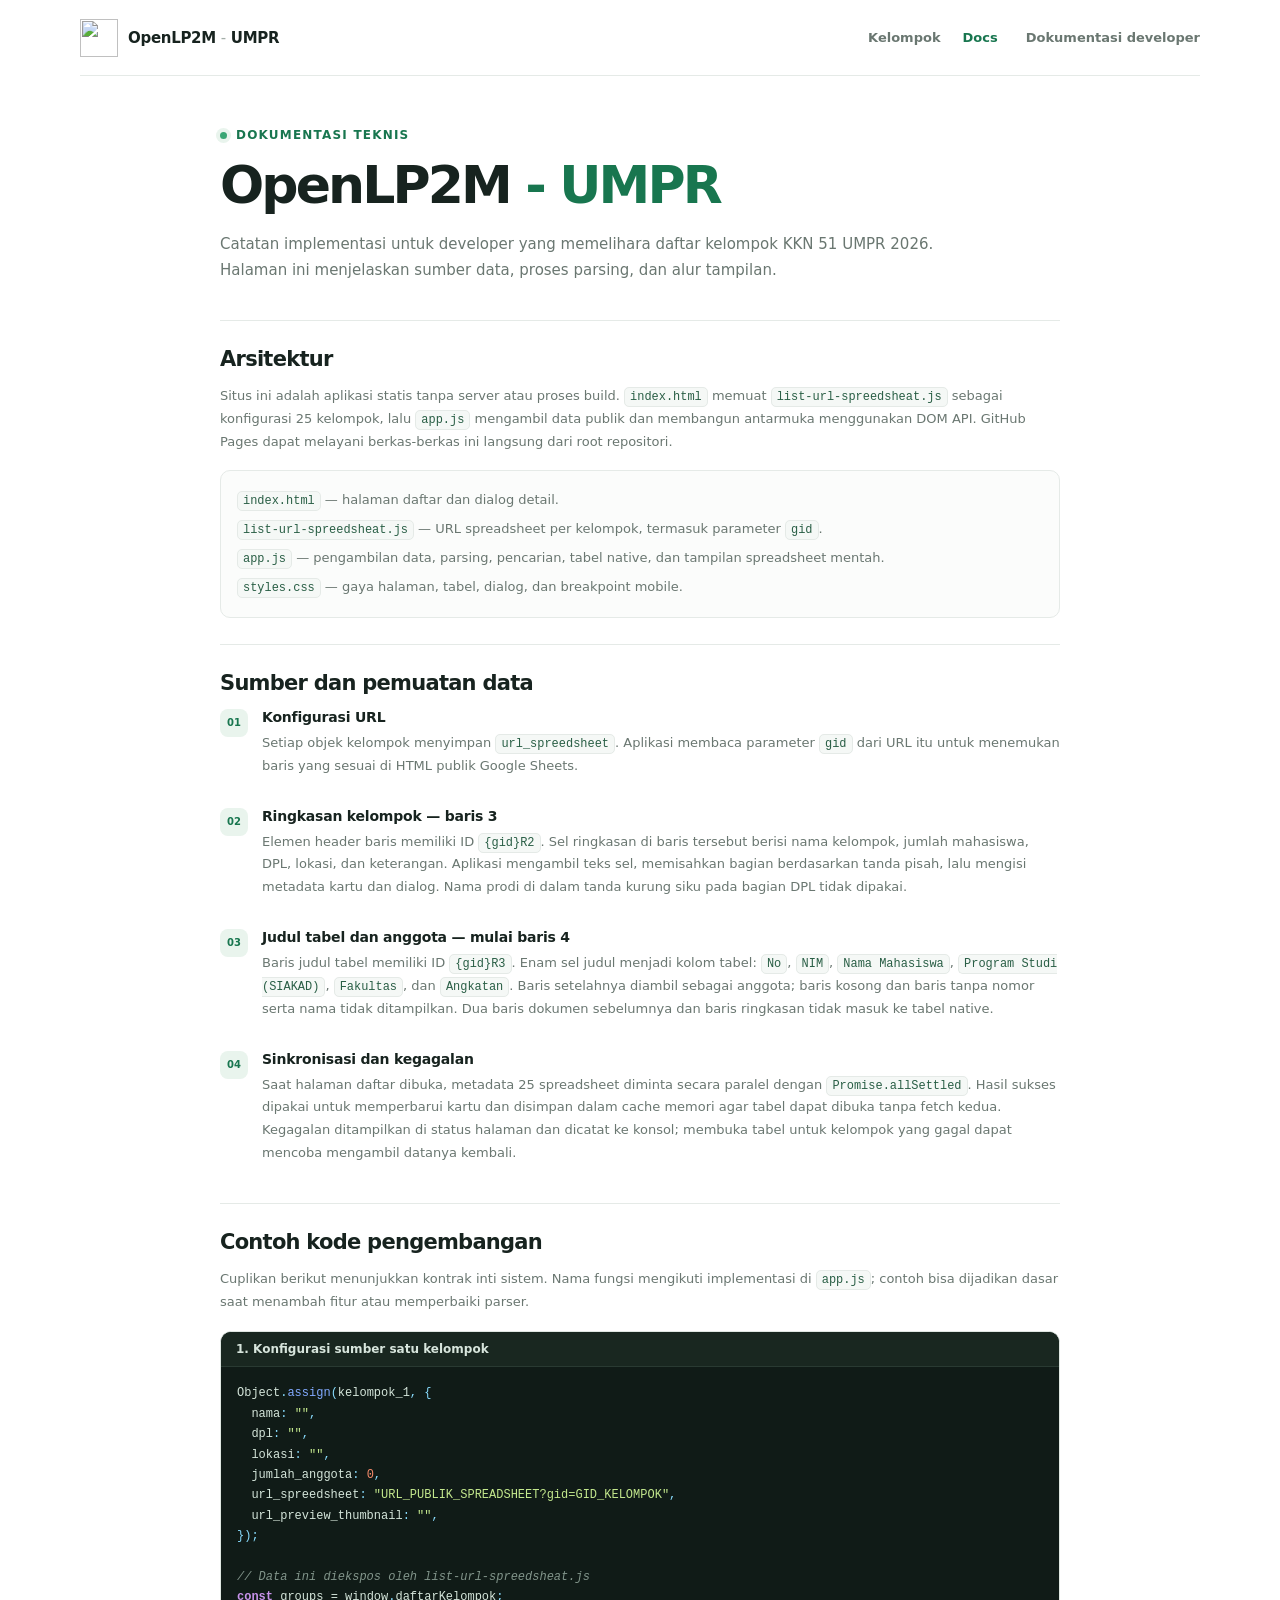
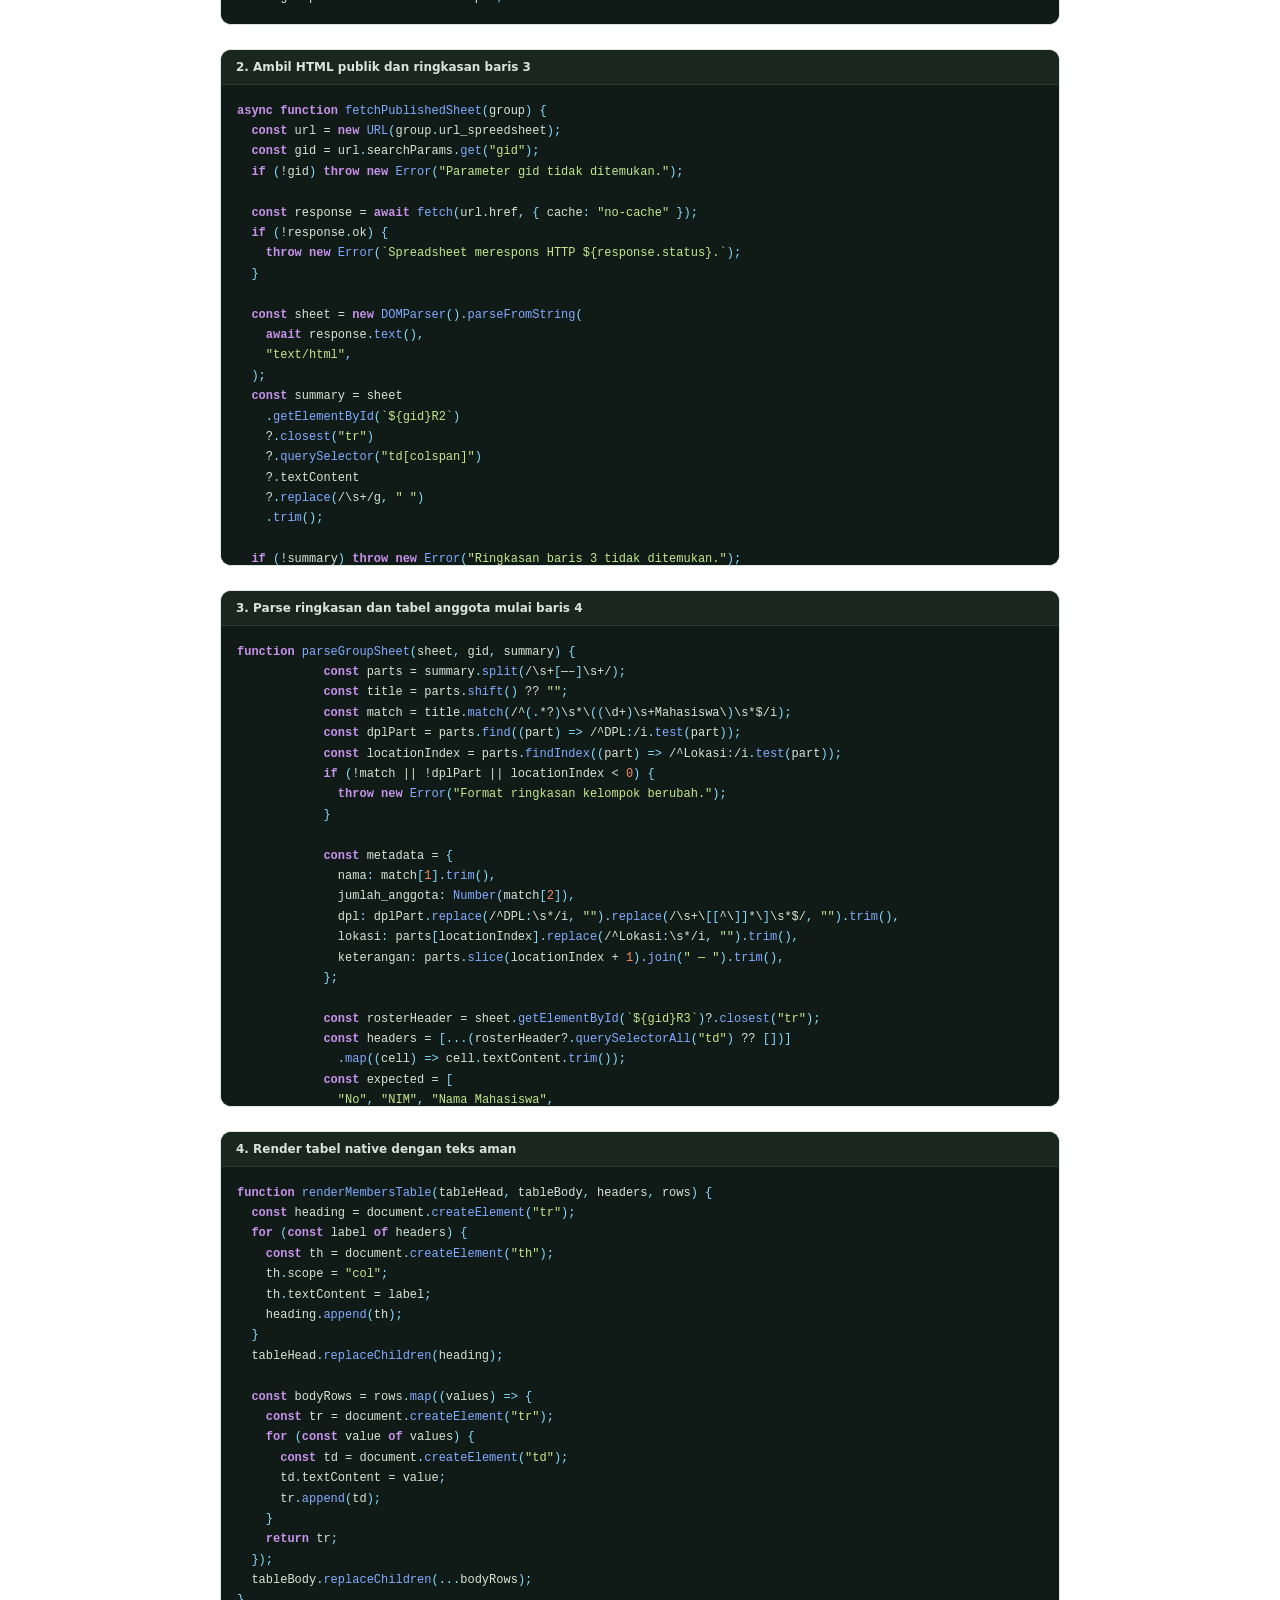
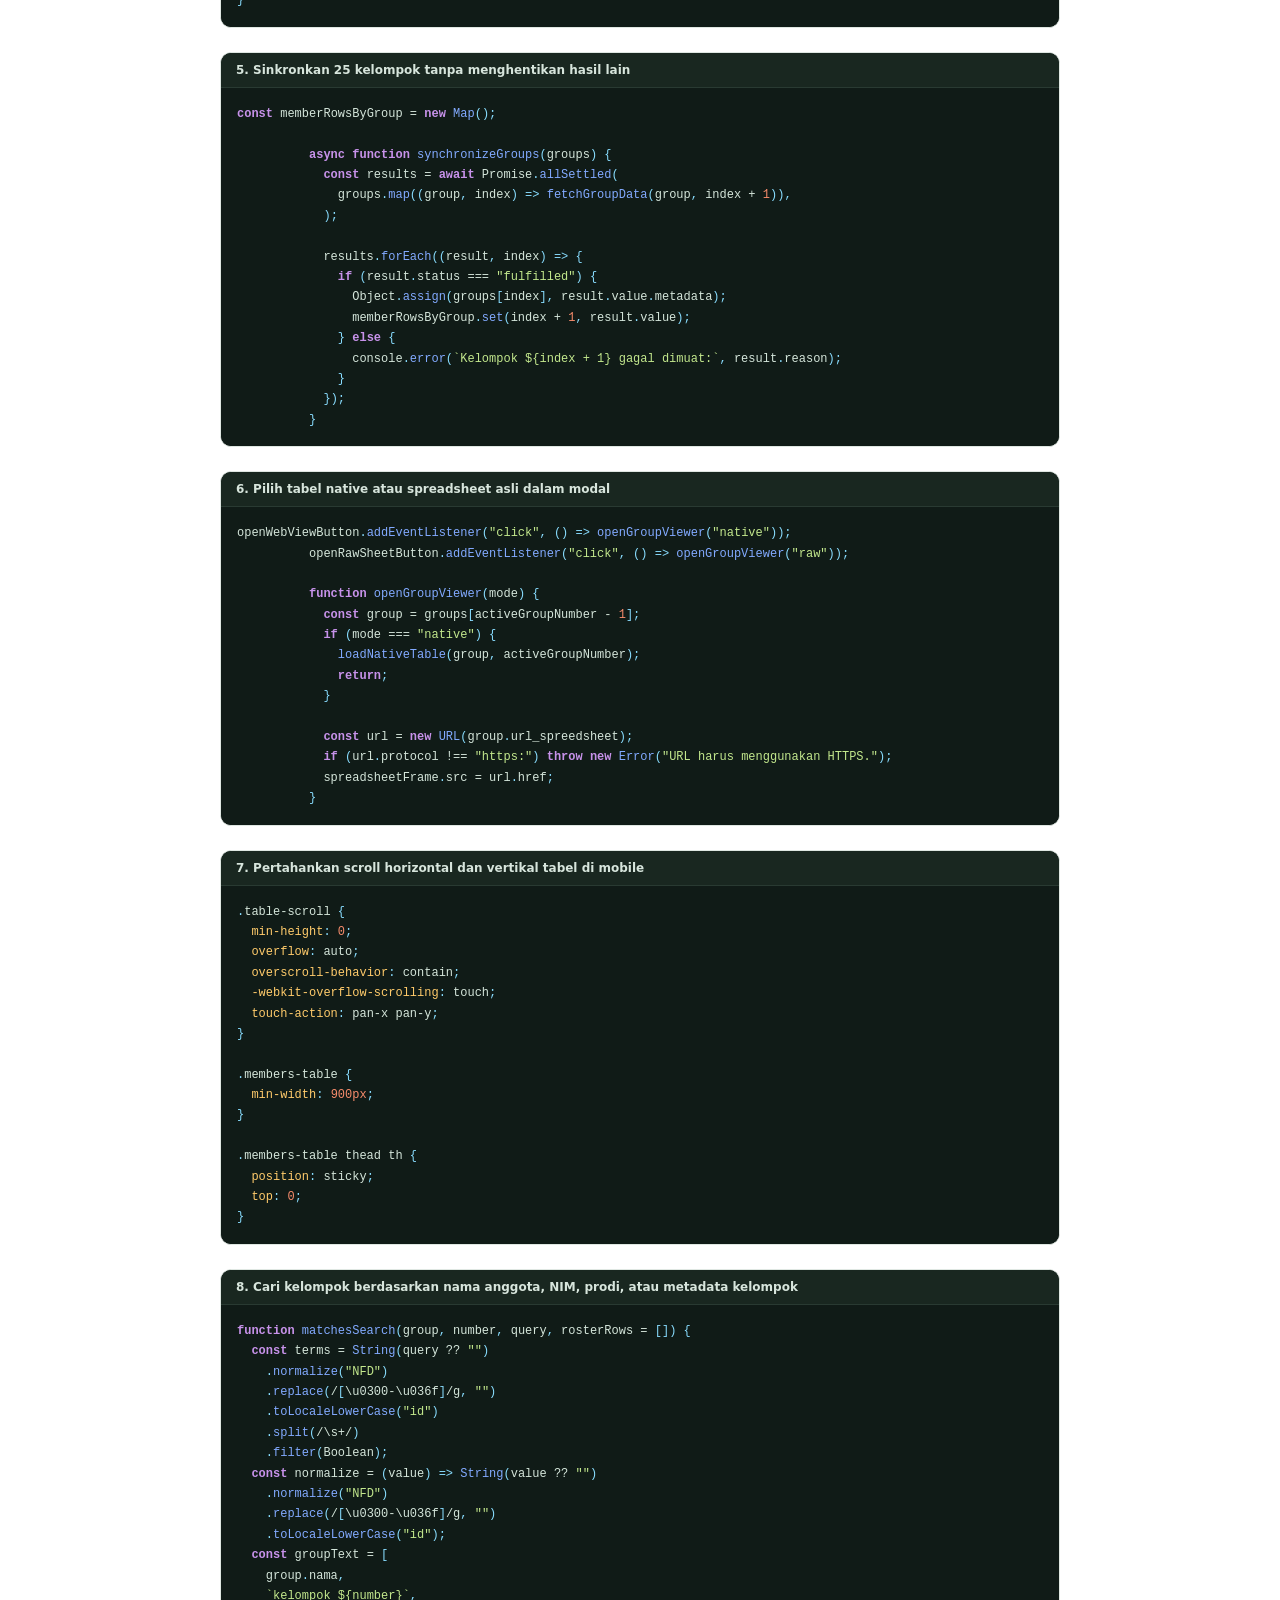
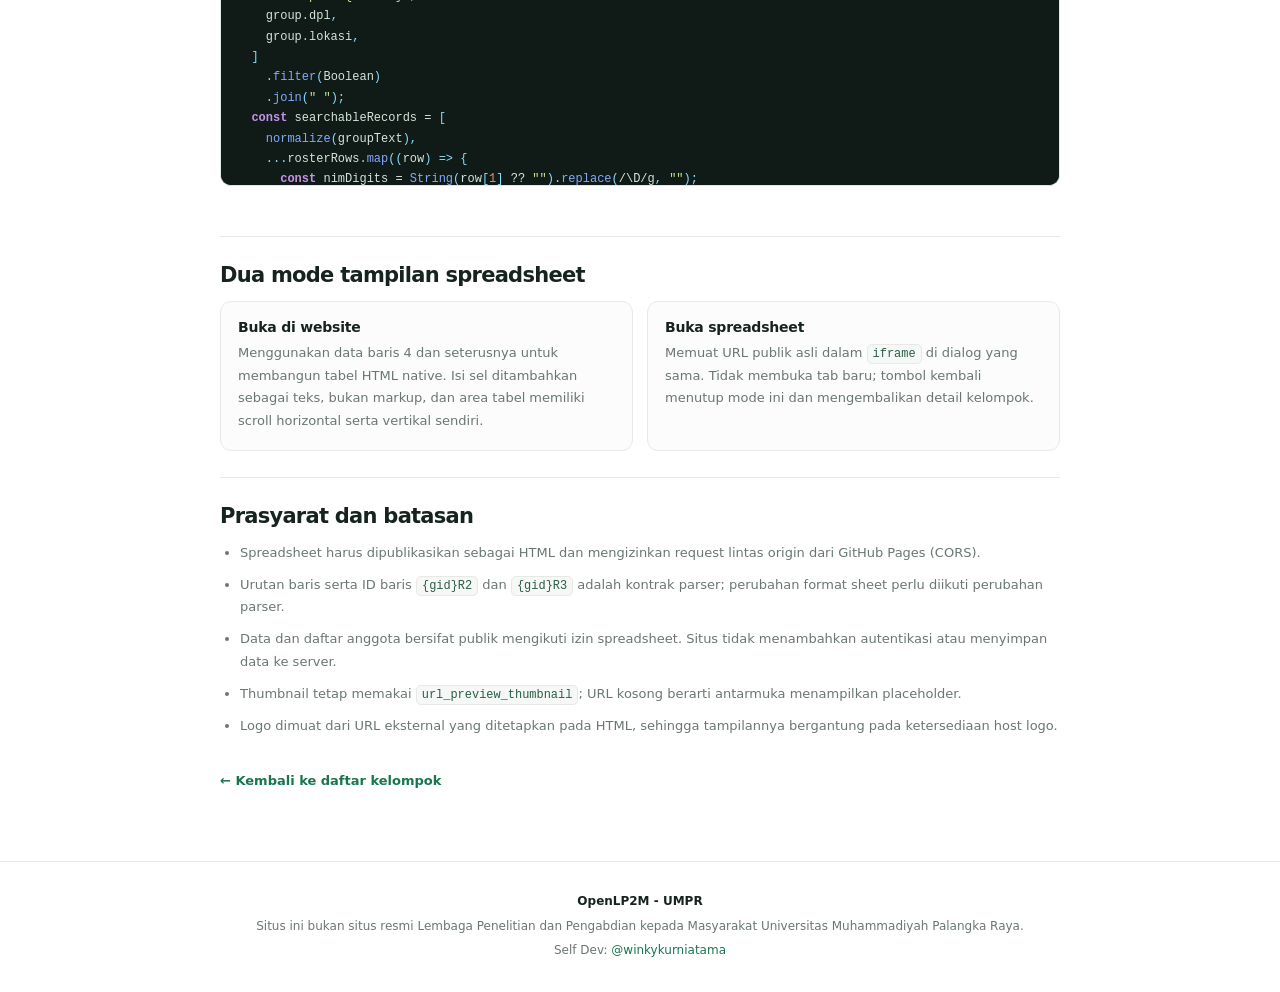
==== docs.html @ bcba7c13 "Publish OpenLP2M website Co-authored-by: Copilot <223556219+Copilot@users.noreply.github.com>" ====
<!doctype html>
<html lang="id">
  <head>
    <meta charset="utf-8">
    <meta name="viewport" content="width=device-width, initial-scale=1">
    <meta name="theme-color" content="#ffffff">
    <meta
      name="description"
      content="Dokumentasi teknis developer OpenLP2M - UMPR untuk sistem daftar kelompok KKN 51."
    >
    <title>Dokumentasi Developer | OpenLP2M - UMPR</title>
    <link rel="icon" type="image/png" href="https://cdn.freebiesupply.com/logos/large/2x/open-source-logo-png-transparent.png">
    <link rel="apple-touch-icon" href="https://cdn.freebiesupply.com/logos/large/2x/open-source-logo-png-transparent.png">
    <meta property="og:type" content="website">
    <meta property="og:locale" content="id_ID">
    <meta property="og:site_name" content="OpenLP2M - UMPR">
    <meta property="og:title" content="Dokumentasi Developer | OpenLP2M - UMPR">
    <meta
      property="og:description"
      content="Dokumentasi teknis developer tentang sumber data, parsing spreadsheet, pencarian, dan sistem tampilan OpenLP2M - UMPR."
    >
    <meta property="og:image" content="https://cdn.freebiesupply.com/logos/large/2x/open-source-logo-png-transparent.png">
    <meta property="og:image:secure_url" content="https://cdn.freebiesupply.com/logos/large/2x/open-source-logo-png-transparent.png">
    <meta property="og:image:type" content="image/png">
    <meta property="og:image:alt" content="Logo Open Source OpenLP2M - UMPR">
    <meta name="twitter:card" content="summary">
    <meta name="twitter:title" content="Dokumentasi Developer | OpenLP2M - UMPR">
    <meta
      name="twitter:description"
      content="Dokumentasi teknis developer OpenLP2M - UMPR."
    >
    <meta name="twitter:image" content="https://cdn.freebiesupply.com/logos/large/2x/open-source-logo-png-transparent.png">
    <meta name="twitter:image:alt" content="Logo Open Source OpenLP2M - UMPR">
    <link rel="stylesheet" href="./styles.css">
  </head>
  <body>
    <header class="site-header">
      <a class="brand" href="./index.html" aria-label="OpenLP2M - UMPR, daftar kelompok">
        <img
          class="brand-logo"
          src="https://cdn.freebiesupply.com/logos/large/2x/open-source-logo-png-transparent.png"
          alt=""
        >
        <span>OpenLP2M <span class="brand-divider">-</span> UMPR</span>
      </a>
      <nav class="site-nav" aria-label="Navigasi utama">
        <a href="./index.html#listing">Kelompok</a>
        <a href="./docs.html" aria-current="page">Docs</a>
      </nav>
      <span class="header-label">Dokumentasi developer</span>
    </header>

    <main class="developer-docs">
      <p class="eyebrow"><span class="eyebrow-dot"></span> Dokumentasi teknis</p>
      <h1 id="docs-title">OpenLP2M <span>- UMPR</span></h1>
      <p class="docs-lead">
        Catatan implementasi untuk developer yang memelihara daftar kelompok KKN 51 UMPR 2026.
        Halaman ini menjelaskan sumber data, proses parsing, dan alur tampilan.
      </p>

      <section class="docs-block" aria-labelledby="architecture-title">
        <h2 id="architecture-title">Arsitektur</h2>
        <p>
          Situs ini adalah aplikasi statis tanpa server atau proses build. <code>index.html</code>
          memuat <code>list-url-spreedsheat.js</code> sebagai konfigurasi 25 kelompok, lalu
          <code>app.js</code> mengambil data publik dan membangun antarmuka menggunakan DOM API.
          GitHub Pages dapat melayani berkas-berkas ini langsung dari root repositori.
        </p>
        <div class="docs-code-list">
          <p><code>index.html</code> — halaman daftar dan dialog detail.</p>
          <p><code>list-url-spreedsheat.js</code> — URL spreadsheet per kelompok, termasuk parameter <code>gid</code>.</p>
          <p><code>app.js</code> — pengambilan data, parsing, pencarian, tabel native, dan tampilan spreadsheet mentah.</p>
          <p><code>styles.css</code> — gaya halaman, tabel, dialog, dan breakpoint mobile.</p>
        </div>
      </section>

      <section class="docs-block" aria-labelledby="source-title">
        <h2 id="source-title">Sumber dan pemuatan data</h2>
        <ol class="technical-steps">
          <li>
            <h3>Konfigurasi URL</h3>
            <p>
              Setiap objek kelompok menyimpan <code>url_spreedsheet</code>. Aplikasi membaca
              parameter <code>gid</code> dari URL itu untuk menemukan baris yang sesuai di HTML
              publik Google Sheets.
            </p>
          </li>
          <li>
            <h3>Ringkasan kelompok — baris 3</h3>
            <p>
              Elemen header baris memiliki ID <code>{gid}R2</code>. Sel ringkasan di baris tersebut
              berisi nama kelompok, jumlah mahasiswa, DPL, lokasi, dan keterangan. Aplikasi
              mengambil teks sel, memisahkan bagian berdasarkan tanda pisah, lalu mengisi metadata
              kartu dan dialog. Nama prodi di dalam tanda kurung siku pada bagian DPL tidak dipakai.
            </p>
          </li>
          <li>
            <h3>Judul tabel dan anggota — mulai baris 4</h3>
            <p>
              Baris judul tabel memiliki ID <code>{gid}R3</code>. Enam sel judul menjadi kolom
              tabel: <code>No</code>, <code>NIM</code>, <code>Nama Mahasiswa</code>,
              <code>Program Studi (SIAKAD)</code>, <code>Fakultas</code>, dan <code>Angkatan</code>.
              Baris setelahnya diambil sebagai anggota; baris kosong dan baris tanpa nomor serta
              nama tidak ditampilkan. Dua baris dokumen sebelumnya dan baris ringkasan tidak masuk
              ke tabel native.
            </p>
          </li>
          <li>
            <h3>Sinkronisasi dan kegagalan</h3>
            <p>
              Saat halaman daftar dibuka, metadata 25 spreadsheet diminta secara paralel dengan
              <code>Promise.allSettled</code>. Hasil sukses dipakai untuk memperbarui kartu dan
              disimpan dalam cache memori agar tabel dapat dibuka tanpa fetch kedua. Kegagalan
              ditampilkan di status halaman dan dicatat ke konsol; membuka tabel untuk kelompok
              yang gagal dapat mencoba mengambil datanya kembali.
            </p>
          </li>
        </ol>
      </section>

      <section class="docs-block" aria-labelledby="examples-title">
        <h2 id="examples-title">Contoh kode pengembangan</h2>
        <p>
          Cuplikan berikut menunjukkan kontrak inti sistem. Nama fungsi mengikuti implementasi di
          <code>app.js</code>; contoh bisa dijadikan dasar saat menambah fitur atau memperbaiki parser.
        </p>

        <figure class="code-example">
          <figcaption>1. Konfigurasi sumber satu kelompok</figcaption>
          <pre><code class="language-js">Object.assign(kelompok_1, {
  nama: "",
  dpl: "",
  lokasi: "",
  jumlah_anggota: 0,
  url_spreedsheet: "URL_PUBLIK_SPREADSHEET?gid=GID_KELOMPOK",
  url_preview_thumbnail: "",
});

// Data ini diekspos oleh list-url-spreedsheat.js
const groups = window.daftarKelompok;</code></pre>
        </figure>

        <figure class="code-example">
          <figcaption>2. Ambil HTML publik dan ringkasan baris 3</figcaption>
          <pre><code class="language-js">async function fetchPublishedSheet(group) {
  const url = new URL(group.url_spreedsheet);
  const gid = url.searchParams.get("gid");
  if (!gid) throw new Error("Parameter gid tidak ditemukan.");

  const response = await fetch(url.href, { cache: "no-cache" });
  if (!response.ok) {
    throw new Error(`Spreadsheet merespons HTTP ${response.status}.`);
  }

  const sheet = new DOMParser().parseFromString(
    await response.text(),
    "text/html",
  );
  const summary = sheet
    .getElementById(`${gid}R2`)
    ?.closest("tr")
    ?.querySelector("td[colspan]")
    ?.textContent
    ?.replace(/\s+/g, " ")
    .trim();

  if (!summary) throw new Error("Ringkasan baris 3 tidak ditemukan.");
  return { sheet, gid, summary };
}</code></pre>
        </figure>

        <figure class="code-example">
          <figcaption>3. Parse ringkasan dan tabel anggota mulai baris 4</figcaption>
          <pre><code class="language-js">function parseGroupSheet(sheet, gid, summary) {
            const parts = summary.split(/\s+[—–]\s+/);
            const title = parts.shift() ?? "";
            const match = title.match(/^(.*?)\s*\((\d+)\s+Mahasiswa\)\s*$/i);
            const dplPart = parts.find((part) =&gt; /^DPL:/i.test(part));
            const locationIndex = parts.findIndex((part) =&gt; /^Lokasi:/i.test(part));
            if (!match || !dplPart || locationIndex &lt; 0) {
              throw new Error("Format ringkasan kelompok berubah.");
            }

            const metadata = {
              nama: match[1].trim(),
              jumlah_anggota: Number(match[2]),
              dpl: dplPart.replace(/^DPL:\s*/i, "").replace(/\s+\[[^\]]*\]\s*$/, "").trim(),
              lokasi: parts[locationIndex].replace(/^Lokasi:\s*/i, "").trim(),
              keterangan: parts.slice(locationIndex + 1).join(" — ").trim(),
            };

            const rosterHeader = sheet.getElementById(`${gid}R3`)?.closest("tr");
            const headers = [...(rosterHeader?.querySelectorAll("td") ?? [])]
              .map((cell) =&gt; cell.textContent.trim());
            const expected = [
              "No", "NIM", "Nama Mahasiswa",
              "Program Studi (SIAKAD)", "Fakultas", "Angkatan",
            ];
            if (!rosterHeader || expected.some((value, index) =&gt; headers[index] !== value)) {
              throw new Error("Format judul tabel anggota berubah.");
            }

            const members = [];
            for (let row = rosterHeader.nextElementSibling; row; row = row.nextElementSibling) {
              const values = [...row.querySelectorAll("td")]
                .slice(0, expected.length)
                .map((cell) =&gt; cell.textContent.replace(/\s+/g, " ").trim());
              if (/^\d+$/.test(values[0] ?? "") &amp;&amp; values[2]) members.push(values);
            }

            return { metadata, roster: { headers: expected, rows: members } };
          }</code></pre>
        </figure>

        <figure class="code-example">
          <figcaption>4. Render tabel native dengan teks aman</figcaption>
          <pre><code class="language-js">function renderMembersTable(tableHead, tableBody, headers, rows) {
  const heading = document.createElement("tr");
  for (const label of headers) {
    const th = document.createElement("th");
    th.scope = "col";
    th.textContent = label;
    heading.append(th);
  }
  tableHead.replaceChildren(heading);

  const bodyRows = rows.map((values) =&gt; {
    const tr = document.createElement("tr");
    for (const value of values) {
      const td = document.createElement("td");
      td.textContent = value;
      tr.append(td);
    }
    return tr;
  });
  tableBody.replaceChildren(...bodyRows);
}</code></pre>
        </figure>

        <figure class="code-example">
          <figcaption>5. Sinkronkan 25 kelompok tanpa menghentikan hasil lain</figcaption>
                    <pre><code class="language-js">const memberRowsByGroup = new Map();

          async function synchronizeGroups(groups) {
            const results = await Promise.allSettled(
              groups.map((group, index) =&gt; fetchGroupData(group, index + 1)),
            );

            results.forEach((result, index) =&gt; {
              if (result.status === "fulfilled") {
                Object.assign(groups[index], result.value.metadata);
                memberRowsByGroup.set(index + 1, result.value);
              } else {
                console.error(`Kelompok ${index + 1} gagal dimuat:`, result.reason);
              }
            });
          }</code></pre>
        </figure>

        <figure class="code-example">
          <figcaption>6. Pilih tabel native atau spreadsheet asli dalam modal</figcaption>
                    <pre><code class="language-js">openWebViewButton.addEventListener("click", () =&gt; openGroupViewer("native"));
          openRawSheetButton.addEventListener("click", () =&gt; openGroupViewer("raw"));

          function openGroupViewer(mode) {
            const group = groups[activeGroupNumber - 1];
            if (mode === "native") {
              loadNativeTable(group, activeGroupNumber);
              return;
            }

            const url = new URL(group.url_spreedsheet);
            if (url.protocol !== "https:") throw new Error("URL harus menggunakan HTTPS.");
            spreadsheetFrame.src = url.href;
          }</code></pre>
        </figure>

        <figure class="code-example">
          <figcaption>7. Pertahankan scroll horizontal dan vertikal tabel di mobile</figcaption>
          <pre><code class="language-css">.table-scroll {
  min-height: 0;
  overflow: auto;
  overscroll-behavior: contain;
  -webkit-overflow-scrolling: touch;
  touch-action: pan-x pan-y;
}

.members-table {
  min-width: 900px;
}

.members-table thead th {
  position: sticky;
  top: 0;
}</code></pre>
        </figure>

        <figure class="code-example">
          <figcaption>8. Cari kelompok berdasarkan nama anggota, NIM, prodi, atau metadata kelompok</figcaption>
          <pre><code class="language-js">function matchesSearch(group, number, query, rosterRows = []) {
  const terms = String(query ?? "")
    .normalize("NFD")
    .replace(/[\u0300-\u036f]/g, "")
    .toLocaleLowerCase("id")
    .split(/\s+/)
    .filter(Boolean);
  const normalize = (value) =&gt; String(value ?? "")
    .normalize("NFD")
    .replace(/[\u0300-\u036f]/g, "")
    .toLocaleLowerCase("id");
  const groupText = [
    group.nama,
    `kelompok ${number}`,
    group.dpl,
    group.lokasi,
  ]
    .filter(Boolean)
    .join(" ");
  const searchableRecords = [
    normalize(groupText),
    ...rosterRows.map((row) =&gt; {
      const nimDigits = String(row[1] ?? "").replace(/\D/g, "");
      return normalize(`${groupText} ${row.join(" ")} ${nimDigits}`);
    }),
  ];

  return terms.length === 0 || searchableRecords.some((record) =&gt;
    terms.every((term) =&gt; record.includes(term)));
}

searchInput.addEventListener("input", (event) =&gt; {
  renderGroups(event.currentTarget.value);
});</code></pre>
        </figure>
      </section>

      <section class="docs-block" aria-labelledby="views-title">
        <h2 id="views-title">Dua mode tampilan spreadsheet</h2>
        <div class="docs-view-grid">
          <article>
            <h3>Buka di website</h3>
            <p>
              Menggunakan data baris 4 dan seterusnya untuk membangun tabel HTML native. Isi sel
              ditambahkan sebagai teks, bukan markup, dan area tabel memiliki scroll horizontal
              serta vertikal sendiri.
            </p>
          </article>
          <article>
            <h3>Buka spreadsheet</h3>
            <p>
              Memuat URL publik asli dalam <code>iframe</code> di dialog yang sama. Tidak membuka
              tab baru; tombol kembali menutup mode ini dan mengembalikan detail kelompok.
            </p>
          </article>
        </div>
      </section>

      <section class="docs-block" aria-labelledby="constraints-title">
        <h2 id="constraints-title">Prasyarat dan batasan</h2>
        <ul class="docs-bullets">
          <li>Spreadsheet harus dipublikasikan sebagai HTML dan mengizinkan request lintas origin dari GitHub Pages (CORS).</li>
          <li>Urutan baris serta ID baris <code>{gid}R2</code> dan <code>{gid}R3</code> adalah kontrak parser; perubahan format sheet perlu diikuti perubahan parser.</li>
          <li>Data dan daftar anggota bersifat publik mengikuti izin spreadsheet. Situs tidak menambahkan autentikasi atau menyimpan data ke server.</li>
          <li>Thumbnail tetap memakai <code>url_preview_thumbnail</code>; URL kosong berarti antarmuka menampilkan placeholder.</li>
          <li>Logo dimuat dari URL eksternal yang ditetapkan pada HTML, sehingga tampilannya bergantung pada ketersediaan host logo.</li>
        </ul>
      </section>

      <a class="docs-back-link" href="./index.html#listing">← Kembali ke daftar kelompok</a>
    </main>

    <footer class="site-footer">
      <p>OpenLP2M - UMPR</p>
      <p>
        Situs ini bukan situs resmi Lembaga Penelitian dan Pengabdian kepada Masyarakat
        Universitas Muhammadiyah Palangka Raya.
      </p>
      <p>Self Dev: <a href="https://github.com/winkykurniatama" target="_blank" rel="noopener noreferrer">@winkykurniatama</a></p>
    </footer>

    <script>
      const jsKeywords = new Set([
        "async", "await", "const", "else", "false", "for", "function", "if",
        "let", "new", "null", "of", "return", "throw", "true", "var",
      ]);
      const jsTokens = /\/\/[^\n]*|"(?:\\.|[^"\\])*"|'(?:\\.|[^'\\])*'|`(?:\\.|[^`\\])*`|\b(?:async|await|const|else|false|for|function|if|let|new|null|of|return|throw|true|var)\b|\b\d+(?:\.\d+)?\b|\b[A-Za-z_$][\w$]*(?=\s*\()|=>|[{}()[\].,:;]/g;
      const cssTokens = /\/\*[\s\S]*?\*\/|#[\da-fA-F]{3,8}\b|--[\w-]+|[A-Za-z-]+(?=\s*:)|\b\d+(?:\.\d+)?(?:px|vh|dvh|rem|em)?\b|[{}:;.,]/g;

      function highlightCodeBlock(code) {
        const source = code.textContent;
        const css = code.classList.contains("language-css");
        const pattern = css ? cssTokens : jsTokens;
        const fragment = document.createDocumentFragment();
        let cursor = 0;

        for (const match of source.matchAll(pattern)) {
          const token = match[0];
          const start = match.index;
          if (start > cursor) fragment.append(source.slice(cursor, start));

          let tokenClass = "token-punctuation";
          if (css) {
            if (token.startsWith("/*")) tokenClass = "token-comment";
            else if (token.startsWith("#")) tokenClass = "token-color";
            else if (/^[A-Za-z-]+$/.test(token) && source.slice(start + token.length).match(/^\s*:/)) {
              tokenClass = "token-property";
            } else if (/^\d/.test(token)) tokenClass = "token-number";
          } else if (token.startsWith("//")) tokenClass = "token-comment";
          else if (/^["'`]/.test(token)) tokenClass = "token-string";
          else if (jsKeywords.has(token)) tokenClass = "token-keyword";
          else if (/^\d/.test(token)) tokenClass = "token-number";
          else if (/^[A-Za-z_$]/.test(token)) tokenClass = "token-function";

          const span = document.createElement("span");
          span.className = tokenClass;
          span.textContent = token;
          fragment.append(span);
          cursor = start + token.length;
        }

        if (cursor < source.length) fragment.append(source.slice(cursor));
        code.replaceChildren(fragment);
      }

      document.querySelectorAll(".code-example code").forEach(highlightCodeBlock);
    </script>
  </body>
</html>
---- styles.css ----
:root {
  color-scheme: light;
  --ink: #17231f;
  --muted: #6a7771;
  --line: #e5eae7;
  --soft: #f5f8f6;
  --green: #18764f;
  --green-dark: #105b3c;
  --green-light: #e9f4ed;
  --white: #fff;
  font-family: Inter, ui-sans-serif, system-ui, -apple-system, BlinkMacSystemFont, "Segoe UI", sans-serif;
}

* {
  box-sizing: border-box;
}

body {
  min-width: 320px;
  margin: 0;
  color: var(--ink);
  background: var(--white);
}

button,
input {
  font: inherit;
}

button,
a {
  -webkit-tap-highlight-color: transparent;
}

.site-header {
  position: sticky;
  top: 0;
  z-index: 20;
  display: flex;
  width: min(1120px, calc(100% - 48px));
  height: 76px;
  align-items: center;
  justify-content: space-between;
  margin: 0 auto;
  border-bottom: 1px solid var(--line);
  background: var(--white);
}

.brand {
  display: inline-flex;
  align-items: center;
  gap: 10px;
  color: var(--ink);
  font-size: 15px;
  font-weight: 750;
  letter-spacing: -0.02em;
  text-decoration: none;
}

.brand-logo {
  display: block;
  width: 38px;
  height: 38px;
  flex: 0 0 auto;
  object-fit: contain;
}

.brand-divider {
  color: #a4aea8;
  font-weight: 500;
}

.site-nav {
  display: flex;
  align-items: center;
  gap: 22px;
  margin-left: auto;
  padding: 0 28px;
}

.site-nav a {
  color: var(--muted);
  font-size: 13px;
  font-weight: 600;
  text-decoration: none;
}

.site-nav a:hover,
.site-nav a:focus-visible,
.site-nav a[aria-current="page"] {
  color: var(--green);
}

.header-label {
  color: var(--muted);
  font-size: 13px;
  font-weight: 600;
}

main {
  width: min(1120px, calc(100% - 48px));
  margin: 0 auto;
}

.hero {
  display: flex;
  min-height: 270px;
  align-items: center;
  justify-content: space-between;
  gap: 32px;
  padding: 48px 0 44px;
  border-bottom: 1px solid var(--line);
}

.hero-copy {
  max-width: 760px;
}

.eyebrow {
  display: flex;
  align-items: center;
  gap: 9px;
  margin: 0 0 17px;
  color: var(--green);
  font-size: 12px;
  font-weight: 750;
  letter-spacing: 0.1em;
  text-transform: uppercase;
}

.eyebrow-dot {
  width: 7px;
  height: 7px;
  border-radius: 50%;
  background: #39a674;
  box-shadow: 0 0 0 4px var(--green-light);
}

h1 {
  max-width: 760px;
  margin: 0;
  font-size: clamp(32px, 4.4vw, 52px);
  font-weight: 760;
  letter-spacing: -0.055em;
  line-height: 1.12;
}

h1 span {
  display: block;
  color: var(--green);
}

.hero-description {
  max-width: 570px;
  margin: 18px 0 0;
  color: var(--muted);
  font-size: 15px;
  line-height: 1.7;
}

.hero-count {
  display: flex;
  width: 126px;
  height: 126px;
  flex: 0 0 auto;
  flex-direction: column;
  align-items: center;
  justify-content: center;
  border: 1px solid #dcebe1;
  border-radius: 50%;
  background: #f8fbf9;
}

.count-number {
  color: var(--green);
  font-size: 40px;
  font-weight: 750;
  letter-spacing: -0.06em;
  line-height: 1;
}

.count-label {
  margin-top: 7px;
  color: var(--muted);
  font-size: 12px;
  font-weight: 600;
}

.listing {
  padding: 42px 0 70px;
  scroll-margin-top: 96px;
}

.listing-toolbar {
  display: flex;
  align-items: end;
  justify-content: space-between;
  gap: 24px;
  margin-bottom: 22px;
}

.listing-heading h2 {
  margin: 0;
  font-size: 22px;
  letter-spacing: -0.035em;
}

.listing-heading p {
  margin: 7px 0 0;
  color: var(--muted);
  font-size: 13px;
}

.listing-heading .data-status {
  display: flex;
  align-items: center;
  gap: 8px;
  margin-top: 5px;
  color: var(--green);
  font-size: 12px;
}

.listing-heading .data-status.is-warning {
  color: #9a5b0d;
}

.search-box {
  display: flex;
  width: min(280px, 100%);
  height: 44px;
  align-items: center;
  gap: 10px;
  padding: 0 13px;
  border: 1px solid var(--line);
  border-radius: 10px;
  background: var(--white);
  transition: border-color 150ms ease, box-shadow 150ms ease;
}

.search-box:focus-within {
  border-color: #9dcbb0;
  box-shadow: 0 0 0 3px #e9f4ed;
}

.search-box svg {
  width: 18px;
  height: 18px;
  flex: 0 0 auto;
  fill: none;
  stroke: #85928b;
  stroke-linecap: round;
  stroke-width: 1.8;
}

.search-box input {
  width: 100%;
  min-width: 0;
  padding: 0;
  border: 0;
  outline: 0;
  color: var(--ink);
  background: transparent;
  font-size: 13px;
}

.search-box input::placeholder {
  color: #98a39d;
}

.group-grid {
  display: grid;
  grid-template-columns: repeat(3, minmax(0, 1fr));
  gap: 14px;
}

.group-card {
  display: flex;
  width: 100%;
  min-width: 0;
  min-height: 116px;
  align-items: center;
  gap: 15px;
  padding: 18px;
  border: 1px solid var(--line);
  border-radius: 13px;
  color: inherit;
  background: var(--white);
  cursor: pointer;
  text-align: left;
  transition: border-color 150ms ease, box-shadow 150ms ease, transform 150ms ease;
}

.group-skeleton {
  display: flex;
  min-width: 0;
  min-height: 116px;
  align-items: center;
  gap: 15px;
  padding: 18px;
  border: 1px solid var(--line);
  border-radius: 13px;
  background: var(--white);
}

.skeleton-content {
  display: block;
  min-width: 0;
  flex: 1;
}

.skeleton-block {
  position: relative;
  display: block;
  overflow: hidden;
  background: #edf2ef;
}

.skeleton-block::after {
  position: absolute;
  background: linear-gradient(90deg, transparent, rgb(255 255 255 / 70%), transparent);
  content: "";
  inset: 0;
  transform: translateX(-100%);
  animation: skeleton-shimmer 1.5s ease-in-out infinite;
}

.skeleton-number {
  width: 48px;
  height: 48px;
  flex: 0 0 auto;
  border-radius: 12px;
}

.skeleton-title {
  width: 54%;
  height: 14px;
  border-radius: 7px;
}

.skeleton-subtitle {
  width: 82%;
  height: 11px;
  margin-top: 10px;
  border-radius: 6px;
}

.skeleton-arrow {
  width: 18px;
  height: 18px;
  flex: 0 0 auto;
  border-radius: 50%;
}

@keyframes skeleton-shimmer {
  to {
    transform: translateX(100%);
  }
}

.group-card:hover {
  transform: translateY(-2px);
  border-color: #c6ddce;
  box-shadow: 0 10px 24px rgb(23 35 31 / 6%);
}

.group-card:focus-visible,
.button:focus-visible,
.icon-button:focus-visible,
.back-button:focus-visible {
  outline: 3px solid #a6d4b8;
  outline-offset: 3px;
}

.card-number {
  display: grid;
  width: 48px;
  height: 48px;
  flex: 0 0 auto;
  place-items: center;
  border-radius: 12px;
  color: var(--green);
  background: var(--green-light);
  font-size: 14px;
  font-weight: 750;
}

.card-content {
  min-width: 0;
  flex: 1;
}

.card-title {
  display: block;
  overflow: hidden;
  color: var(--ink);
  font-size: 15px;
  font-weight: 700;
  text-overflow: ellipsis;
  white-space: nowrap;
}

.card-subtitle {
  display: block;
  overflow: hidden;
  margin-top: 5px;
  color: var(--muted);
  font-size: 12px;
  text-overflow: ellipsis;
  white-space: nowrap;
}

.card-arrow {
  width: 18px;
  height: 18px;
  flex: 0 0 auto;
  fill: none;
  stroke: #8d9992;
  stroke-linecap: round;
  stroke-linejoin: round;
  stroke-width: 1.7;
}

.empty-state {
  padding: 36px 16px;
  color: var(--muted);
  text-align: center;
}

.developer-docs {
  width: min(840px, calc(100% - 48px));
  margin: 0 auto;
  padding: 52px 0 72px;
}

.developer-docs > .eyebrow {
  margin-bottom: 14px;
}

.developer-docs h1 {
  margin: 0;
  font-size: clamp(36px, 5vw, 52px);
}

.developer-docs h1 span {
  display: inline;
  color: var(--green);
}

.docs-lead {
  max-width: 720px;
  margin: 17px 0 36px;
  color: var(--muted);
  font-size: 15px;
  line-height: 1.75;
}

.docs-block {
  padding: 26px 0;
  border-top: 1px solid var(--line);
}

.docs-block h2 {
  margin: 0 0 14px;
  font-size: 21px;
  letter-spacing: -0.035em;
}

.docs-block h3 {
  margin: 0 0 7px;
  font-size: 14px;
  letter-spacing: -0.015em;
}

.docs-block p,
.docs-bullets li {
  color: var(--muted);
  font-size: 13px;
  line-height: 1.75;
}

.docs-block p {
  margin: 0 0 12px;
}

.developer-docs code {
  padding: 2px 5px;
  border: 1px solid var(--line);
  border-radius: 5px;
  color: #295e45;
  background: var(--soft);
  font-size: 0.92em;
}

.code-example {
  overflow: hidden;
  margin: 18px 0 24px;
  border: 1px solid #dfe7e2;
  border-radius: 11px;
  background: #101b17;
}

.code-example figcaption {
  padding: 10px 15px;
  border-bottom: 1px solid #293a32;
  color: #d7e5dc;
  background: #192720;
  font-size: 12px;
  font-weight: 650;
}

.code-example pre {
  max-height: 480px;
  margin: 0;
  overflow: auto;
  padding: 16px;
  color: #d4e5da;
  background: #101b17;
  font: 12px/1.7 ui-monospace, SFMono-Regular, Menlo, Monaco, Consolas, monospace;
  tab-size: 2;
}

.code-example pre code {
  display: block;
  padding: 0;
  border: 0;
  border-radius: 0;
  color: inherit;
  background: transparent;
  font: inherit;
  white-space: pre;
}

.token-keyword {
  color: #c792ea;
  font-weight: 600;
}

.token-string {
  color: #c3e88d;
}

.token-comment {
  color: #82958b;
  font-style: italic;
}

.token-number {
  color: #f78c6c;
}

.token-function {
  color: #82aaff;
}

.token-punctuation {
  color: #89ddff;
}

.token-property {
  color: #ffcb6b;
}

.token-color {
  color: #f07178;
}

.docs-code-list {
  margin-top: 17px;
  padding: 12px 16px;
  border: 1px solid var(--line);
  border-radius: 10px;
  background: #fbfcfb;
}

.docs-code-list p {
  margin: 6px 0;
}

.technical-steps {
  display: grid;
  gap: 18px;
  margin: 0;
  padding: 0;
  list-style: none;
  counter-reset: tech-step;
}

.technical-steps li {
  position: relative;
  padding: 0 0 0 42px;
  counter-increment: tech-step;
}

.technical-steps li::before {
  position: absolute;
  top: 0;
  left: 0;
  display: grid;
  width: 28px;
  height: 28px;
  place-items: center;
  border-radius: 8px;
  color: var(--green);
  background: var(--green-light);
  content: counter(tech-step, decimal-leading-zero);
  font-size: 10px;
  font-weight: 750;
}

.docs-view-grid {
  display: grid;
  grid-template-columns: repeat(2, minmax(0, 1fr));
  gap: 14px;
}

.docs-view-grid article {
  padding: 17px;
  border: 1px solid var(--line);
  border-radius: 11px;
  background: #fbfcfb;
}

.docs-view-grid p {
  margin: 0;
}

.docs-bullets {
  display: grid;
  gap: 9px;
  margin: 0;
  padding-left: 20px;
}

.docs-back-link {
  display: inline-block;
  margin-top: 10px;
  color: var(--green);
  font-size: 13px;
  font-weight: 650;
  text-decoration: none;
}

.docs-back-link:hover {
  text-decoration: underline;
}

.site-footer {
  padding: 25px 24px 30px;
  border-top: 1px solid var(--line);
  color: var(--muted);
  font-size: 12px;
  line-height: 1.7;
  text-align: center;
}

.site-footer p {
  margin: 4px 0;
}

.site-footer p:first-child {
  color: var(--ink);
  font-weight: 700;
}

.site-footer a {
  color: var(--green);
  text-decoration: none;
}

.site-footer a:hover {
  text-decoration: underline;
}

.group-dialog {
  width: min(760px, calc(100% - 32px));
  max-width: none;
  max-height: min(90vh, 840px);
  padding: 0;
  overflow: hidden;
  border: 1px solid var(--line);
  border-radius: 16px;
  color: var(--ink);
  background: var(--white);
  box-shadow: 0 24px 80px rgb(16 32 24 / 22%);
  overscroll-behavior: contain;
}

.group-dialog::backdrop {
  background: rgb(16 28 22 / 48%);
  backdrop-filter: blur(3px);
}

.dialog-shell {
  max-height: min(90vh, 840px);
  overflow-y: auto;
  overscroll-behavior: contain;
}

.dialog-header {
  display: flex;
  align-items: flex-start;
  justify-content: space-between;
  gap: 20px;
  padding: 24px 26px 19px;
  border-bottom: 1px solid var(--line);
}

.dialog-kicker {
  margin: 0 0 5px;
  color: var(--green);
  font-size: 11px;
  font-weight: 750;
  letter-spacing: 0.08em;
  text-transform: uppercase;
}

.dialog-header h2 {
  margin: 0;
  font-size: 23px;
  letter-spacing: -0.04em;
}

.icon-button {
  display: grid;
  width: 36px;
  height: 36px;
  flex: 0 0 auto;
  place-items: center;
  border: 1px solid var(--line);
  border-radius: 9px;
  color: #647169;
  background: var(--white);
  cursor: pointer;
}

.icon-button:hover {
  color: var(--ink);
  background: var(--soft);
}

.icon-button svg {
  width: 18px;
  height: 18px;
  fill: none;
  stroke: currentColor;
  stroke-linecap: round;
  stroke-width: 1.8;
}

.detail-panel {
  padding: 24px 26px 26px;
}

.detail-grid {
  display: grid;
  grid-template-columns: minmax(0, 1fr) minmax(0, 1fr);
  gap: 24px;
}

.preview-frame {
  display: grid;
  min-height: 220px;
  overflow: hidden;
  place-items: center;
  border: 1px solid var(--line);
  border-radius: 12px;
  background: #f7f9f8;
}

.preview-frame img {
  display: block;
  width: 100%;
  height: 100%;
  max-height: 300px;
  object-fit: cover;
}

.preview-frame img[hidden] {
  display: none;
}

.preview-placeholder {
  display: flex;
  min-height: 220px;
  flex-direction: column;
  align-items: center;
  justify-content: center;
  gap: 11px;
  padding: 20px;
  color: #84918a;
  font-size: 12px;
  text-align: center;
}

.preview-placeholder[hidden] {
  display: none;
}

.preview-icon {
  display: grid;
  width: 48px;
  height: 48px;
  place-items: center;
  border-radius: 14px;
  color: var(--green);
  background: var(--green-light);
}

.preview-icon svg {
  width: 24px;
  height: 24px;
  fill: none;
  stroke: currentColor;
  stroke-linecap: round;
  stroke-linejoin: round;
  stroke-width: 1.5;
}

.detail-description {
  margin: 0 0 16px;
  color: var(--muted);
  font-size: 13px;
  line-height: 1.65;
}

.detail-list {
  margin: 0;
}

.detail-list div {
  padding: 10px 0;
  border-top: 1px solid #edf0ee;
}

.detail-list dt {
  color: var(--muted);
  font-size: 11px;
}

.detail-list dd {
  margin: 4px 0 0;
  font-size: 13px;
  font-weight: 650;
}

.dialog-actions {
  display: flex;
  flex-wrap: wrap;
  gap: 10px;
  margin-top: 24px;
  padding-top: 20px;
  border-top: 1px solid var(--line);
}

.button {
  display: inline-flex;
  min-height: 44px;
  align-items: center;
  justify-content: center;
  gap: 9px;
  padding: 0 15px;
  border: 1px solid transparent;
  border-radius: 9px;
  font-size: 13px;
  font-weight: 650;
  text-decoration: none;
  cursor: pointer;
  transition: background 150ms ease, border-color 150ms ease;
}

.button svg,
.back-button svg {
  width: 17px;
  height: 17px;
  fill: none;
  stroke: currentColor;
  stroke-linecap: round;
  stroke-linejoin: round;
  stroke-width: 1.7;
}

.button-primary {
  color: var(--white);
  background: var(--green);
}

.button-primary:hover {
  background: var(--green-dark);
}

.button-secondary {
  border-color: var(--line);
  color: var(--ink);
  background: var(--white);
}

.button-secondary:hover {
  border-color: #c6ddce;
  background: var(--soft);
}

.web-view-panel {
  padding: 18px 22px 22px;
}

.web-view-panel[hidden] {
  display: none;
}

.viewer-toolbar {
  display: flex;
  align-items: center;
  justify-content: space-between;
  gap: 12px;
  margin-bottom: 14px;
}

.viewer-toolbar h3 {
  overflow: hidden;
  margin: 0;
  color: var(--muted);
  font-size: 12px;
  font-weight: 600;
  text-overflow: ellipsis;
  white-space: nowrap;
}

.back-button {
  display: inline-flex;
  min-height: 36px;
  align-items: center;
  gap: 7px;
  padding: 0;
  border: 0;
  color: var(--ink);
  background: transparent;
  cursor: pointer;
  font-size: 12px;
  font-weight: 650;
}

.iframe-frame {
  height: min(62vh, 600px);
  min-height: 300px;
  overflow: hidden;
  border: 1px solid var(--line);
  border-radius: 10px;
  background: var(--soft);
  overscroll-behavior: contain;
  -webkit-overflow-scrolling: touch;
  touch-action: pan-x pan-y;
}

.iframe-frame iframe {
  display: block;
  width: 100%;
  height: 100%;
  border: 0;
  background: var(--white);
  overscroll-behavior: contain;
  touch-action: pan-x pan-y;
}

.group-dialog.is-viewing-sheet {
  height: min(90vh, 840px);
}

.group-dialog.is-viewing-sheet .dialog-shell {
  display: flex;
  height: 100%;
  flex-direction: column;
  overflow: hidden;
}

.group-dialog.is-viewing-sheet .dialog-header {
  flex: 0 0 auto;
}

.group-dialog.is-viewing-sheet .web-view-panel:not([hidden]) {
  display: flex;
  min-height: 0;
  flex: 1 1 auto;
  flex-direction: column;
  overflow: hidden;
}

.native-table-view:not([hidden]),
.raw-sheet-view:not([hidden]) {
  display: flex;
  min-height: 0;
  flex: 1 1 auto;
  flex-direction: column;
}

.table-status {
  display: flex;
  align-items: center;
  gap: 8px;
  flex: 0 0 auto;
  margin: 0 0 10px;
  color: var(--muted);
  font-size: 12px;
}

.table-status.is-warning {
  color: #9a5b0d;
}

.table-scroll {
  min-height: 0;
  flex: 1 1 auto;
  overflow: auto;
  border: 1px solid var(--line);
  border-radius: 10px;
  background: var(--white);
  overscroll-behavior: contain;
  -webkit-overflow-scrolling: touch;
  touch-action: pan-x pan-y;
}

.members-table {
  width: 100%;
  min-width: 900px;
  border-collapse: separate;
  border-spacing: 0;
  color: var(--ink);
  font-size: 12px;
  text-align: left;
}

.members-table th,
.members-table td {
  padding: 12px 14px;
  border-bottom: 1px solid var(--line);
  white-space: nowrap;
}

.members-table thead th {
  position: sticky;
  top: 0;
  z-index: 1;
  color: var(--white);
  background: var(--green);
  font-size: 11px;
  font-weight: 700;
}

.members-table th:first-child,
.members-table td:first-child {
  width: 56px;
  text-align: center;
}

.members-table tbody tr:nth-child(even) {
  background: #f8faf8;
}

.members-table tbody tr:hover {
  background: var(--green-light);
}

.members-table tbody tr:last-child td {
  border-bottom: 0;
}

.group-dialog.is-viewing-sheet .raw-sheet-view:not([hidden]) .iframe-frame {
  position: relative;
  height: auto;
  min-height: 0;
  flex: 1 1 auto;
}

.spreadsheet-loading {
  position: absolute;
  z-index: 2;
  display: flex;
  align-items: center;
  justify-content: center;
  gap: 10px;
  padding: 18px;
  color: var(--muted);
  background: var(--white);
  font-size: 13px;
  text-align: center;
  inset: 0;
}

.spreadsheet-loading[hidden] {
  display: none;
}

.spreadsheet-loading.is-error {
  color: #9a5b0d;
}

.loading-spinner {
  display: inline-block;
  width: 18px;
  height: 18px;
  flex: 0 0 auto;
  border: 2px solid #d5e7db;
  border-top-color: var(--green);
  border-radius: 50%;
  animation: loading-spin 700ms linear infinite;
}

@keyframes loading-spin {
  to {
    transform: rotate(360deg);
  }
}

.group-dialog.is-viewing-sheet .iframe-frame {
  height: auto;
  min-height: 0;
  flex: 1 1 auto;
}

@media (max-width: 850px) {
  .group-grid {
    grid-template-columns: repeat(2, minmax(0, 1fr));
  }
}

@media (max-width: 600px) {
  .site-header {
    width: calc(100% - 36px);
  }

  .site-header {
    height: 66px;
  }

  .brand {
    font-size: 14px;
  }

  .brand-logo {
    width: 32px;
    height: 32px;
  }

  .site-nav {
    gap: 14px;
    padding: 0 0 0 12px;
  }

  .site-nav a {
    font-size: 12px;
  }

  .header-label {
    display: none;
  }

  main {
    width: calc(100% - 36px);
  }

  .hero {
    min-height: auto;
    align-items: flex-start;
    gap: 14px;
    padding: 42px 0 34px;
  }

  .eyebrow {
    margin-bottom: 13px;
    font-size: 10px;
  }

  h1 {
    font-size: clamp(30px, 9vw, 42px);
  }

  .hero-description {
    margin-top: 14px;
    font-size: 13px;
  }

  .hero-count {
    width: 70px;
    height: 70px;
    margin-top: 6px;
  }

  .count-number {
    font-size: 25px;
  }

  .count-label {
    margin-top: 3px;
    font-size: 9px;
  }

  .listing {
    padding: 31px 0 50px;
    scroll-margin-top: 78px;
  }

  .listing-toolbar {
    align-items: stretch;
    flex-direction: column;
    gap: 15px;
  }

  .search-box {
    width: 100%;
  }

  .group-grid {
    grid-template-columns: minmax(0, 1fr);
    gap: 10px;
  }

  .group-card {
    min-height: 94px;
    padding: 14px;
  }

  .group-skeleton {
    min-height: 94px;
    padding: 14px;
  }

  .site-footer {
    padding-right: 18px;
    padding-left: 18px;
  }

  .group-dialog {
    width: calc(100% - 20px);
    max-height: 94vh;
    border-radius: 13px;
  }

  .group-dialog.is-viewing-sheet {
    height: 94vh;
    height: 94dvh;
    max-height: 94vh;
    max-height: 94dvh;
  }

  .dialog-shell {
    max-height: 94vh;
  }

  .group-dialog.is-viewing-sheet .dialog-shell {
    max-height: 100%;
  }

  .dialog-header {
    padding: 19px 18px 16px;
  }

  .dialog-header h2 {
    font-size: 20px;
  }

  .detail-panel {
    padding: 18px;
  }

  .detail-grid {
    grid-template-columns: 1fr;
    gap: 18px;
  }

  .preview-frame,
  .preview-placeholder {
    min-height: 190px;
  }

  .dialog-actions {
    flex-direction: column;
  }

  .button {
    width: 100%;
  }

  .web-view-panel {
    padding: 15px 14px 14px;
  }

  .group-dialog.is-viewing-sheet .web-view-panel:not([hidden]) {
    padding: 12px 12px 12px;
  }

  .group-dialog.is-viewing-sheet .viewer-toolbar {
    flex: 0 0 auto;
  }

  .group-dialog.is-viewing-sheet .iframe-frame {
    min-height: 0;
  }

  .developer-docs {
    width: calc(100% - 36px);
    padding: 38px 0 52px;
  }

  .docs-view-grid {
    grid-template-columns: 1fr;
  }

  body.dialog-open {
    overflow: hidden;
  }
}

@media (min-width: 601px) {
  body.dialog-open {
    overflow: hidden;
  }
}

@media (prefers-reduced-motion: reduce) {
  *,
  *::before,
  *::after {
    scroll-behavior: auto !important;
    transition-duration: 0.01ms !important;
  }

  .loading-spinner {
    animation: none;
  }

  .skeleton-block::after {
    animation: none;
  }
}
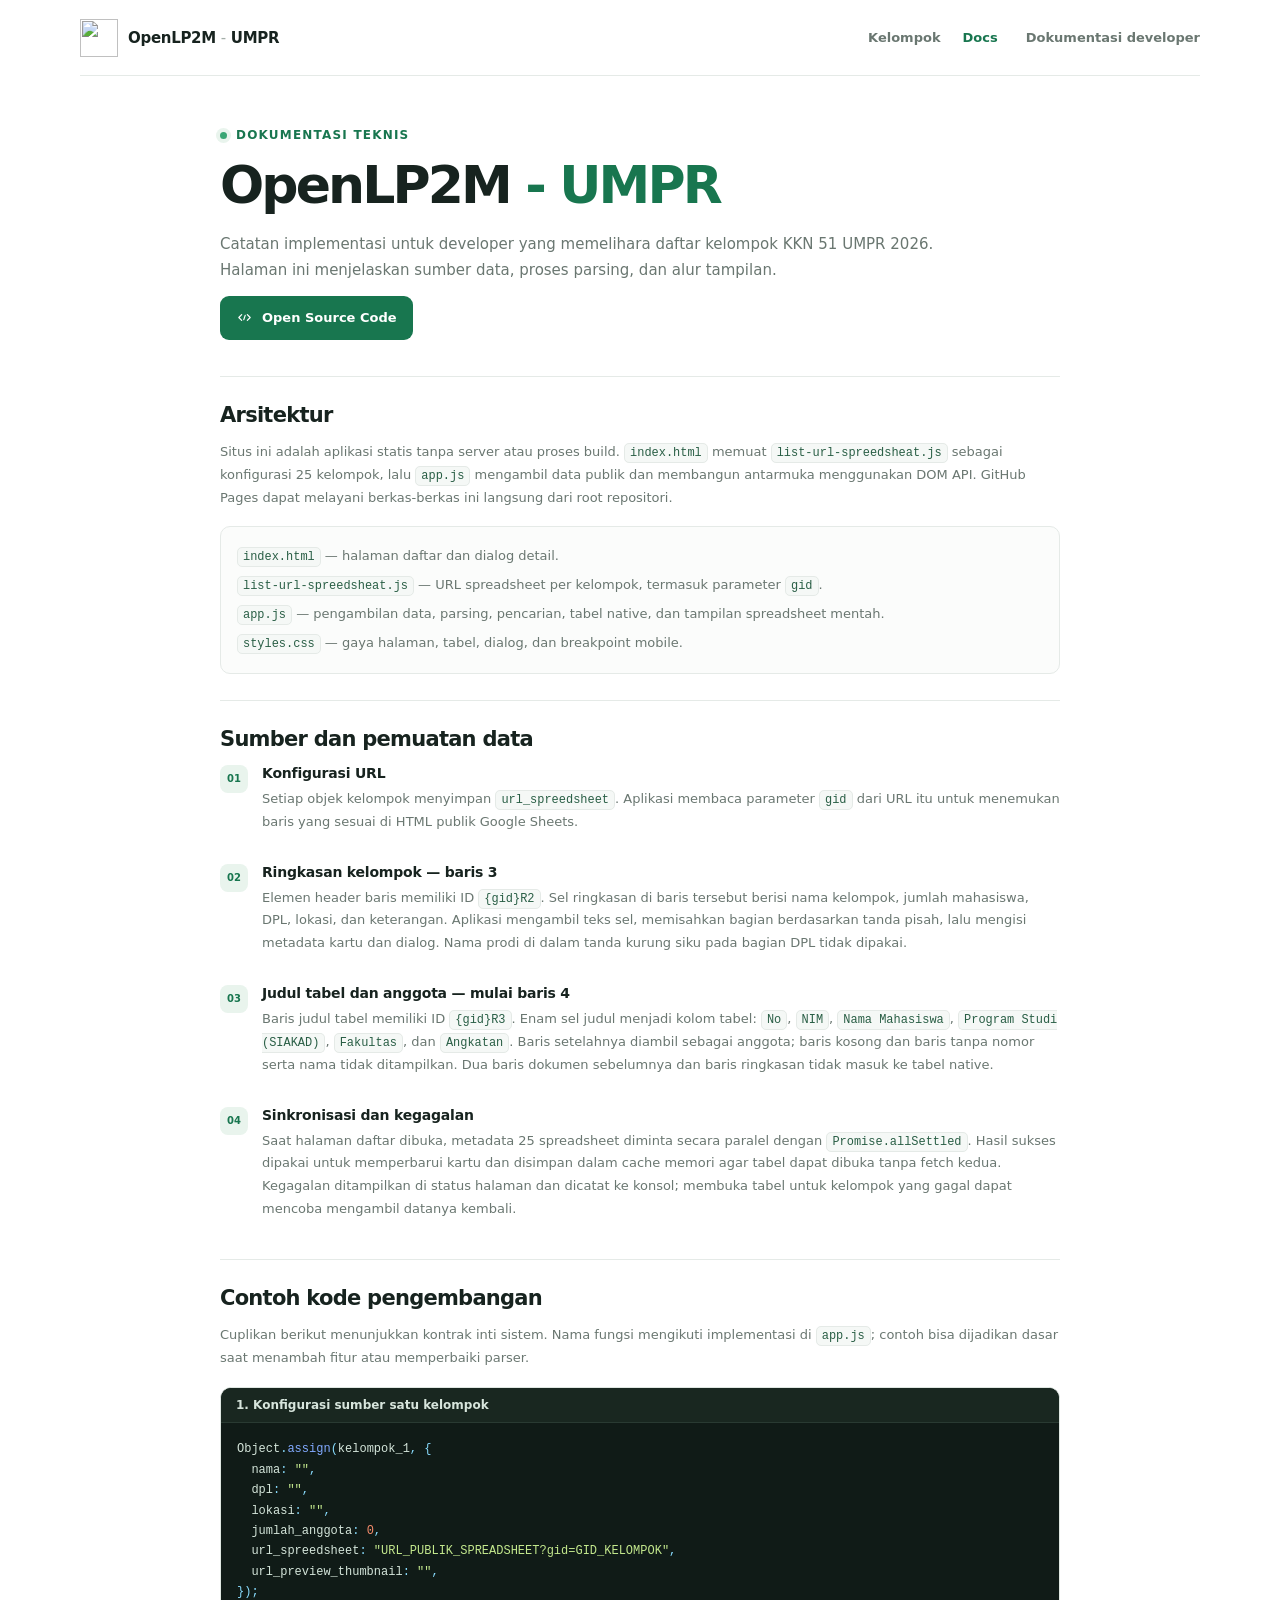
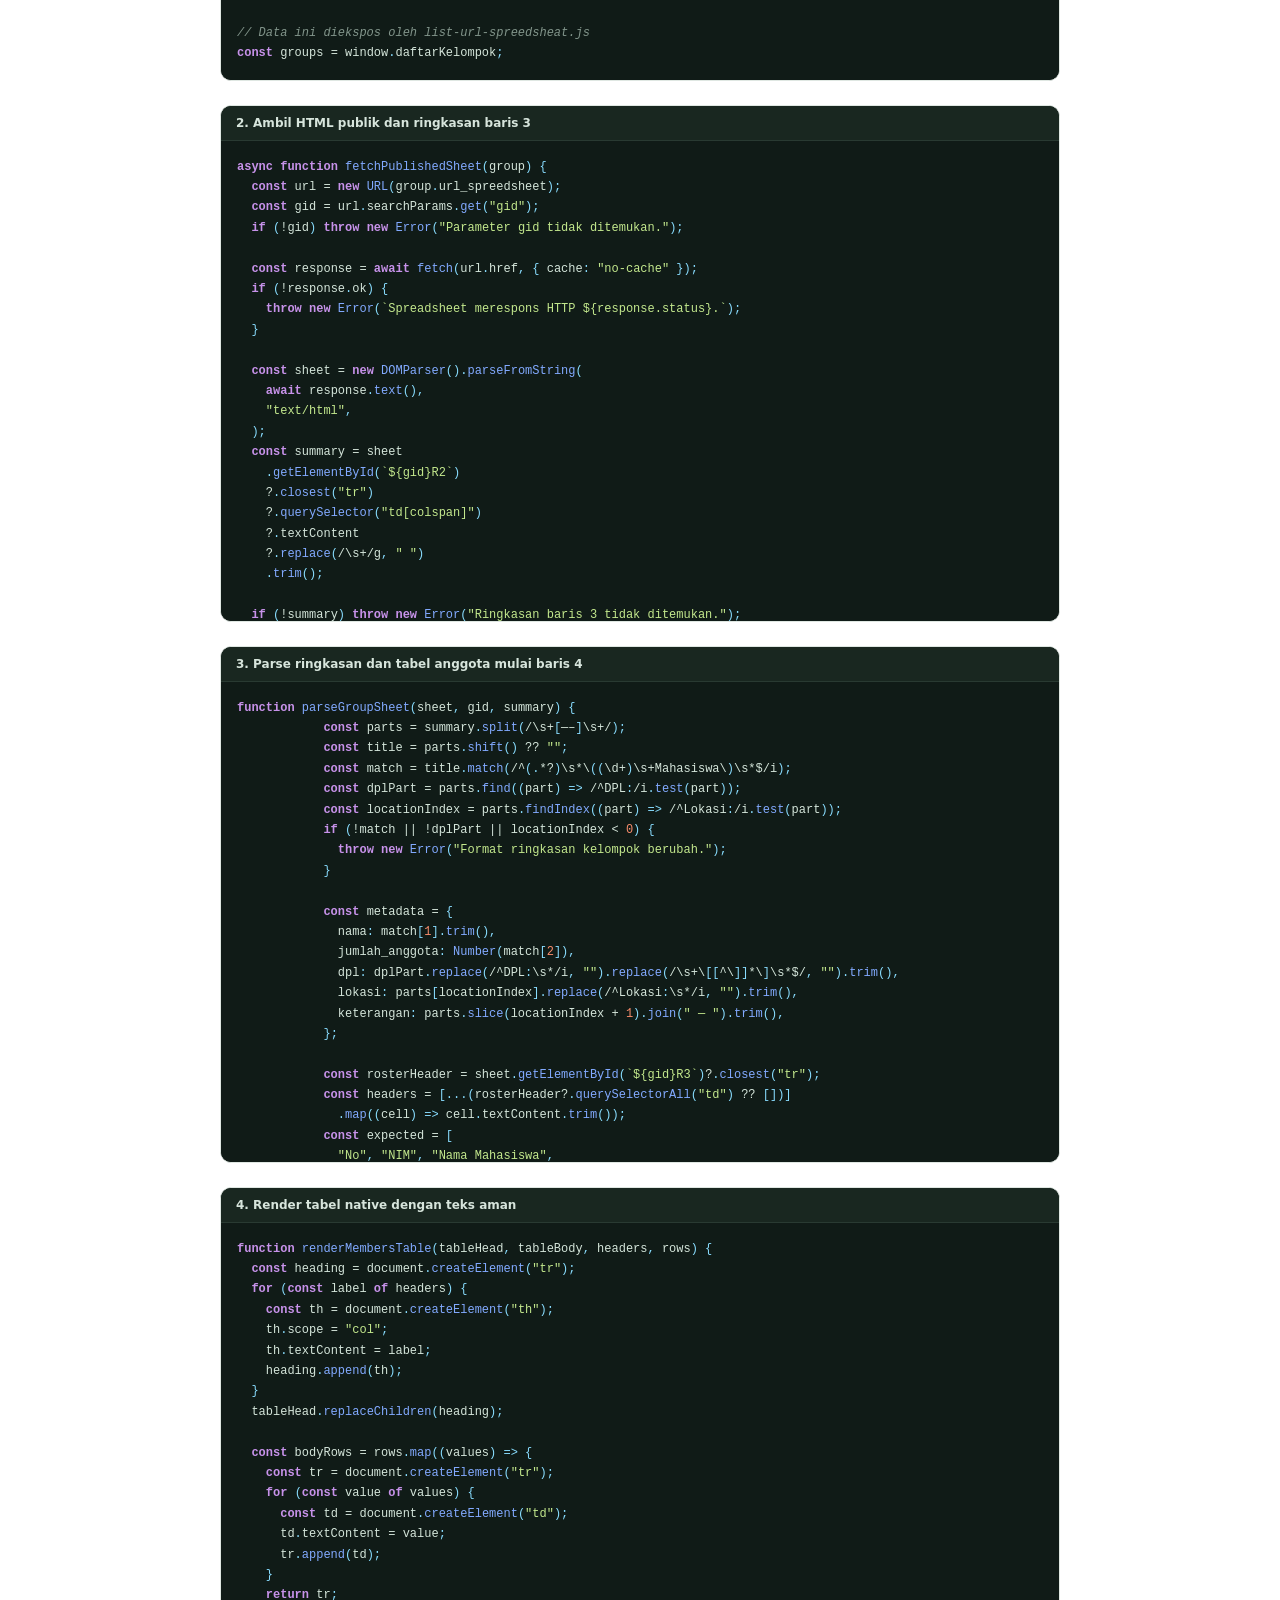
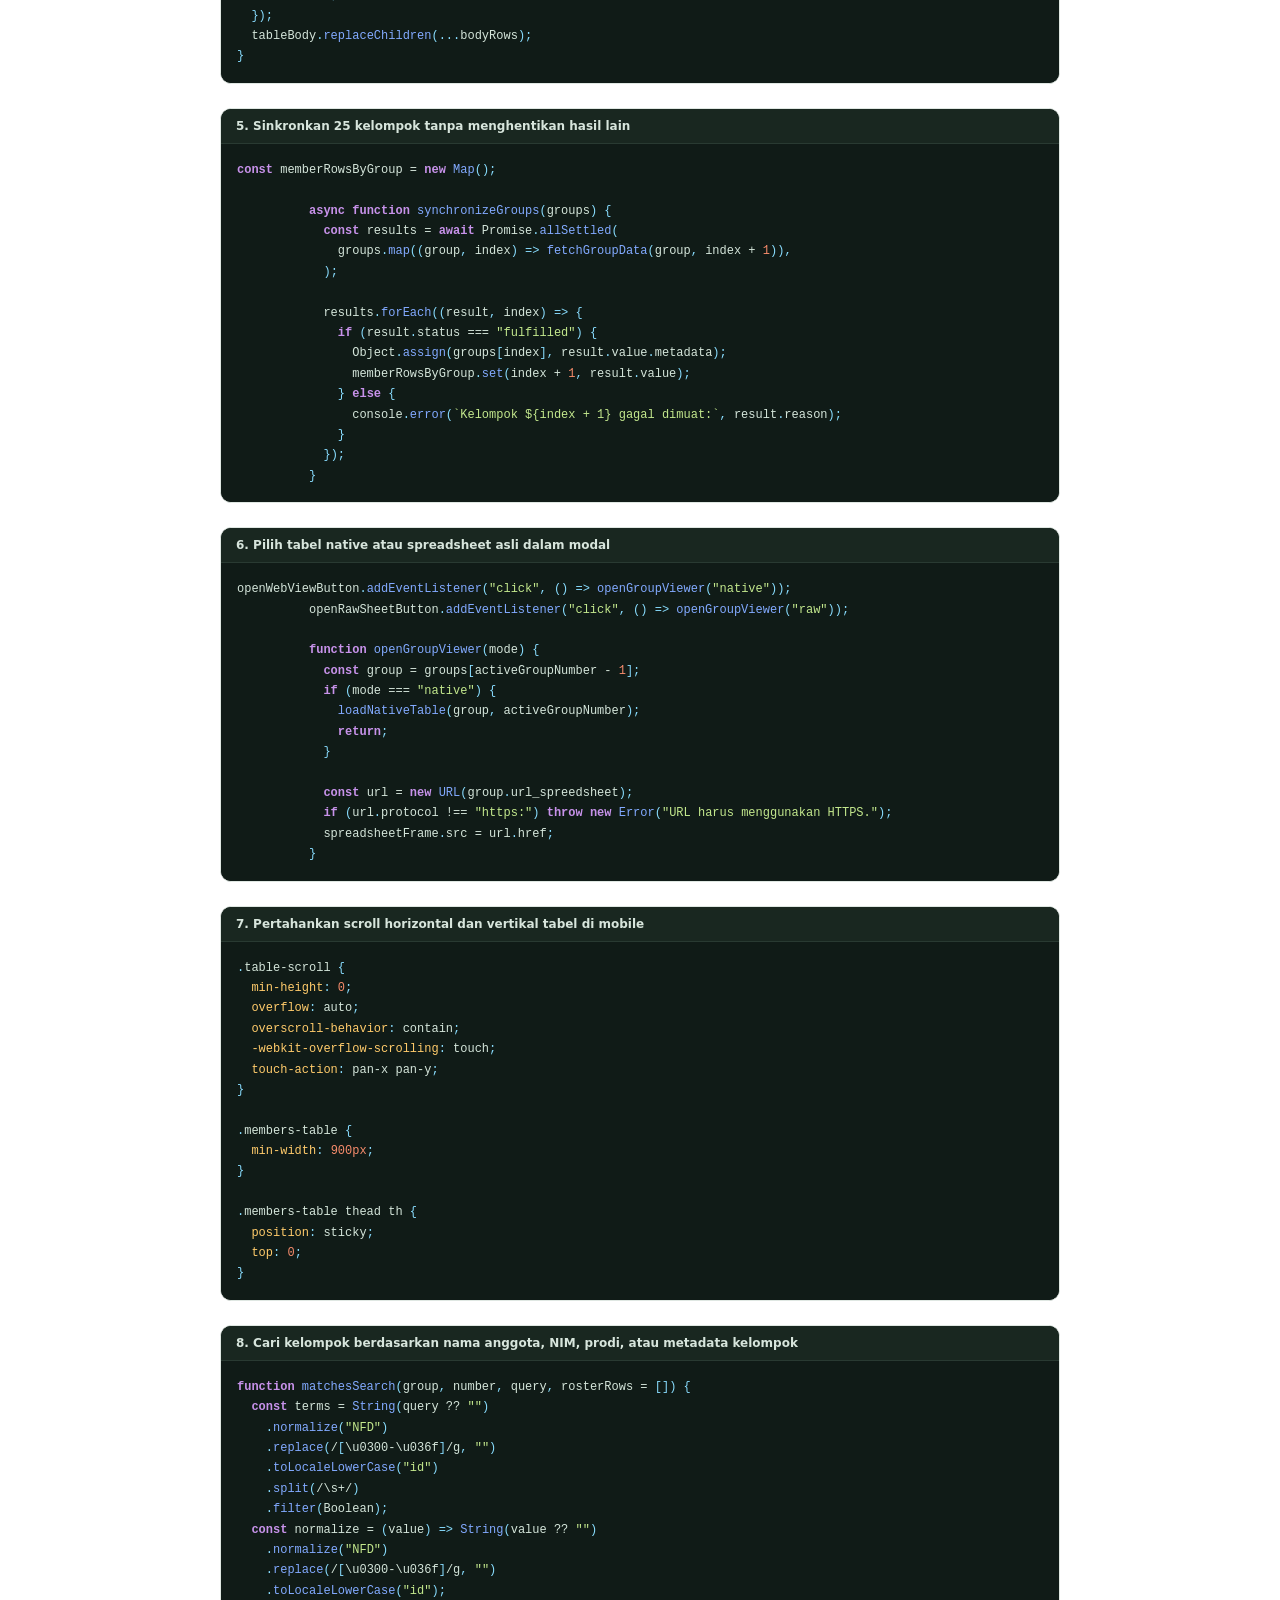
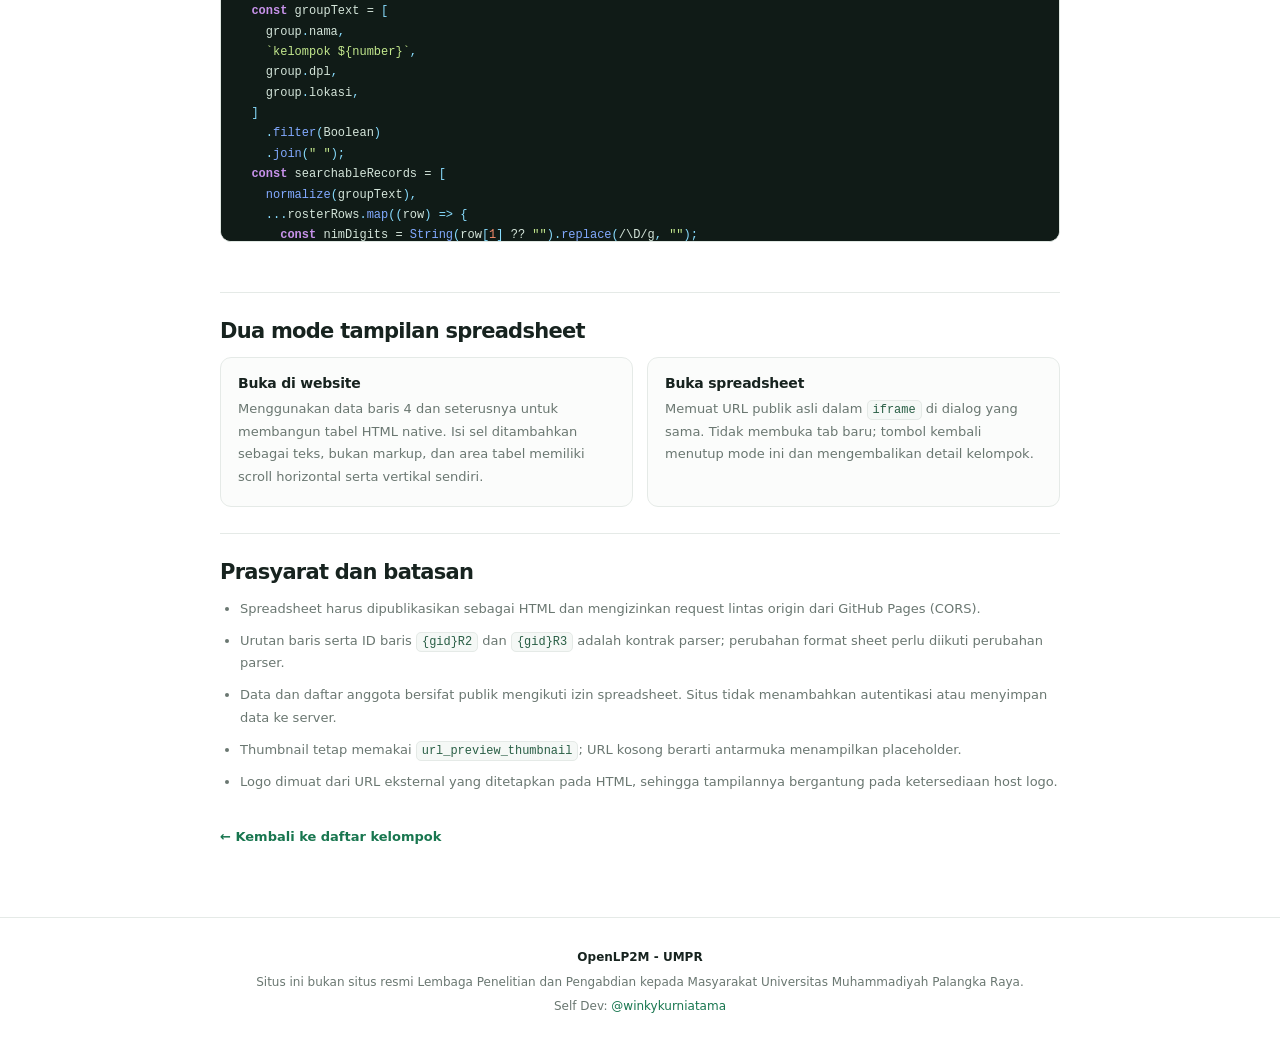
==== commit 748f3f42: "Update GitHub links and docs source button Co-authored-by: Copilot <223556219+Copilot@users.noreply." ====
--- a/docs.html
+++ b/docs.html
@@ -57,6 +57,19 @@
         Catatan implementasi untuk developer yang memelihara daftar kelompok KKN 51 UMPR 2026.
         Halaman ini menjelaskan sumber data, proses parsing, dan alur tampilan.
       </p>
+      <div class="docs-source-action">
+        <a
+          class="button button-primary"
+          href="https://github.com/winkyid/OpenLP2M-UMPR"
+          target="_blank"
+          rel="noopener noreferrer"
+        >
+          <svg viewBox="0 0 24 24" aria-hidden="true">
+            <path d="m8 8-4 4 4 4m8-8 4 4-4 4m-3-7-2 6"></path>
+          </svg>
+          Open Source Code
+        </a>
+      </div>
 
       <section class="docs-block" aria-labelledby="architecture-title">
         <h2 id="architecture-title">Arsitektur</h2>
@@ -375,7 +388,7 @@
         Situs ini bukan situs resmi Lembaga Penelitian dan Pengabdian kepada Masyarakat
         Universitas Muhammadiyah Palangka Raya.
       </p>
-      <p>Self Dev: <a href="https://github.com/winkykurniatama" target="_blank" rel="noopener noreferrer">@winkykurniatama</a></p>
+      <p>Self Dev: <a href="https://github.com/winkyid" target="_blank" rel="noopener noreferrer">@winkykurniatama</a></p>
     </footer>
 
     <script>
--- a/styles.css
+++ b/styles.css
@@ -448,10 +448,14 @@
 
 .docs-lead {
   max-width: 720px;
-  margin: 17px 0 36px;
+  margin: 17px 0 12px;
   color: var(--muted);
   font-size: 15px;
   line-height: 1.75;
+}
+
+.docs-source-action {
+  margin-bottom: 36px;
 }
 
 .docs-block {
